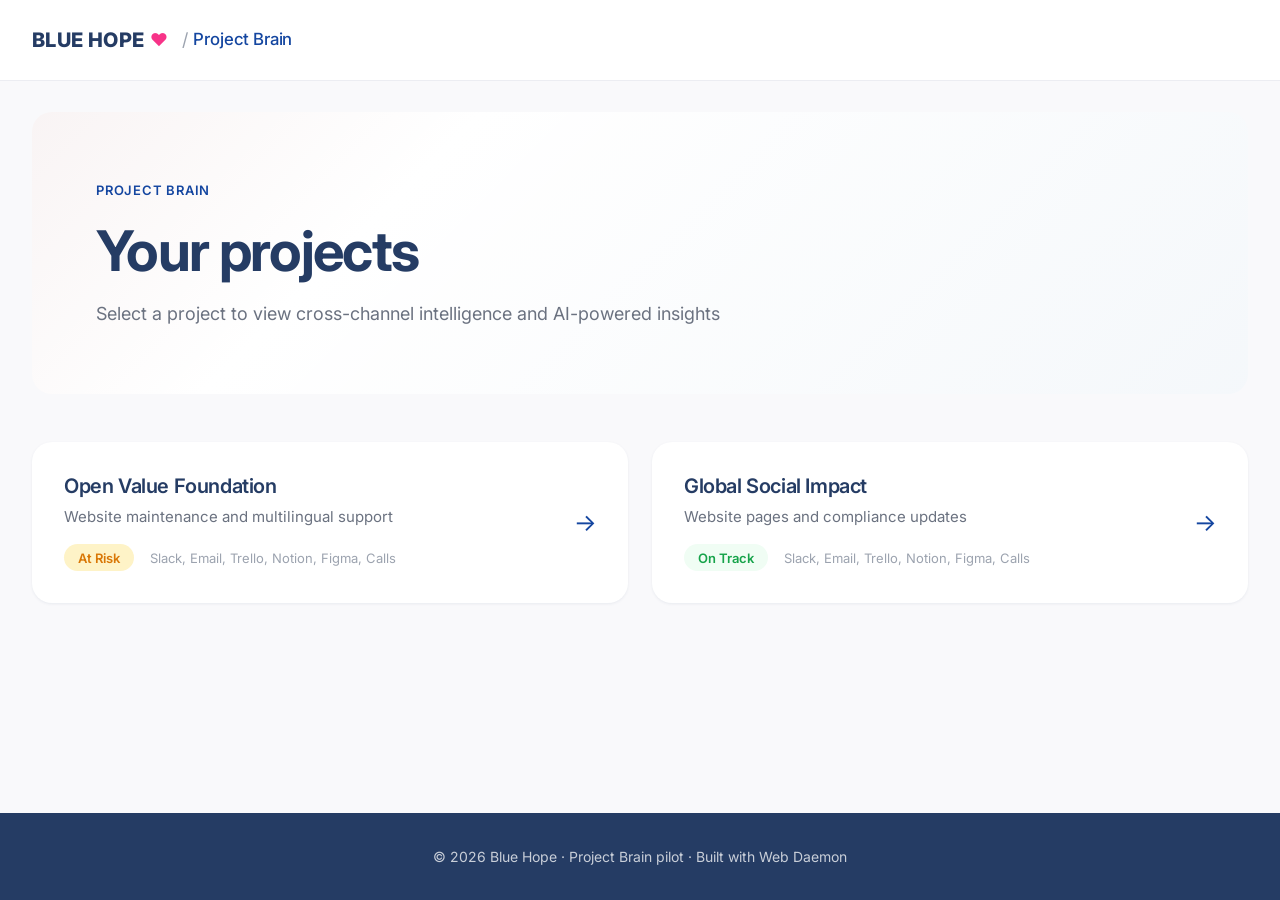
==== docs/index.html @ 632d574e "dev: changes for github pages" ====
<!DOCTYPE html>
<html lang="en">
<head>
    <meta charset="UTF-8">
    <meta name="viewport" content="width=device-width, initial-scale=1.0">
    <title>Project Brain — Blue Hope</title>
    <link rel="preconnect" href="https://fonts.googleapis.com">
    <link rel="preconnect" href="https://fonts.gstatic.com" crossorigin>
    <link href="https://fonts.googleapis.com/css2?family=Inter:wght@400;500;600;700&display=swap" rel="stylesheet">
    <link rel="stylesheet" href="styles.css">
</head>
<body>
    <div id="app">
        <header class="site-header">
            <div class="header-inner">
                <a class="brand" href="#" id="brand-link">
                    <span class="brand-name">BLUE HOPE</span>
                    <span class="brand-heart">♥</span>
                    <span class="brand-divider">/</span>
                    <span class="brand-product">Project Brain</span>
                </a>
                <div class="project-context" id="project-context" hidden>
                    <button class="back-btn" id="back-to-projects">← Projects</button>
                    <span class="current-project" id="current-project-name"></span>
                </div>
                <nav class="nav" id="main-nav" aria-label="Main views" hidden>
                    <button class="nav-btn active" data-view="pm">PM Dashboard</button>
                    <button class="nav-btn" data-view="client">Client Portal</button>
                    <button class="nav-btn" data-view="squad">Squad View</button>
                </nav>
            </div>
        </header>

        <main class="main-content">
            <div id="projects-view" class="view active">
                <section class="hero">
                    <p class="eyebrow">Project Brain</p>
                    <h1>Your projects</h1>
                    <p class="hero-lead">Select a project to view cross-channel intelligence and AI-powered insights</p>
                </section>

                <div class="projects-grid">
                    <button class="project-card" data-project="open-value">
                        <div class="project-card-content">
                            <h3>Open Value Foundation</h3>
                            <p class="project-description">Website maintenance and multilingual support</p>
                            <div class="project-meta">
                                <span class="project-status warning">At Risk</span>
                                <span class="project-channels">Slack, Email, Trello, Notion, Figma, Calls</span>
                            </div>
                        </div>
                        <span class="project-arrow">→</span>
                    </button>

                    <button class="project-card" data-project="gsi">
                        <div class="project-card-content">
                            <h3>Global Social Impact</h3>
                            <p class="project-description">Website pages and compliance updates</p>
                            <div class="project-meta">
                                <span class="project-status healthy">On Track</span>
                                <span class="project-channels">Slack, Email, Trello, Notion, Figma, Calls</span>
                            </div>
                        </div>
                        <span class="project-arrow">→</span>
                    </button>
                </div>
            </div>

            <div id="pm-view" class="view">
                <section class="hero">
                    <p class="eyebrow">Pilot demo</p>
                    <h1>Cross-channel intelligence</h1>
                    <p class="hero-lead">Every signal from Slack, email, calls, Notion, Trello and Figma—synthesised into one live picture with AI interpretation</p>
                </section>

                <div class="dashboard-grid">
                    <div class="card card-accent">
                        <span class="card-label">Overview</span>
                        <h3>Project health</h3>
                        <div id="pm-overview">Loading...</div>
                    </div>

                    <div class="card card-alert">
                        <span class="card-label">Priority</span>
                        <h3>Critical signals</h3>
                        <div id="critical-signals">Loading...</div>
                    </div>

                    <div class="card">
                        <span class="card-label">Channels</span>
                        <h3>Activity</h3>
                        <div id="channel-breakdown">Loading...</div>
                    </div>

                    <div class="card">
                        <span class="card-label">AI insights</span>
                        <h3>Recommendations</h3>
                        <div id="recommendations">Loading...</div>
                    </div>
                </div>

                <div class="card signal-feed">
                    <div class="feed-header">
                        <div>
                            <span class="card-label">Live feed</span>
                            <h3>All signals</h3>
                        </div>
                        <div class="feed-filters">
                            <button class="filter-btn active" data-filter="all">All</button>
                            <button class="filter-btn" data-filter="slack">Slack</button>
                            <button class="filter-btn" data-filter="email">Email</button>
                            <button class="filter-btn" data-filter="voice">Calls</button>
                            <button class="filter-btn" data-filter="notion">Notion</button>
                            <button class="filter-btn" data-filter="trello">Trello</button>
                            <button class="filter-btn" data-filter="figma">Figma</button>
                        </div>
                    </div>
                    <div id="signal-feed" class="feed-content">Loading...</div>
                </div>
            </div>

            <div id="client-view" class="view">
                <section class="hero">
                    <p class="eyebrow">Client view</p>
                    <h1>Clear picture, smart decisions</h1>
                    <p class="hero-lead">See progress, budget and timeline—without internal noise. Understand the impact of any decision before confirming it</p>
                </section>

                <div class="client-grid">
                    <div class="card">
                        <span class="card-label">Delivery</span>
                        <h3>Progress</h3>
                        <div id="client-progress">Loading...</div>
                    </div>

                    <div class="card">
                        <span class="card-label">Finance</span>
                        <h3>Budget</h3>
                        <div id="client-budget">Loading...</div>
                    </div>

                    <div class="card">
                        <span class="card-label">Schedule</span>
                        <h3>Timeline</h3>
                        <div id="client-timeline">Loading...</div>
                    </div>

                    <div class="card">
                        <span class="card-label">Recent</span>
                        <h3>Decisions</h3>
                        <div id="client-decisions">Loading...</div>
                    </div>

                    <div class="card card-alert">
                        <span class="card-label">Action needed</span>
                        <h3>Pending</h3>
                        <div id="pending-decisions">Loading...</div>
                    </div>

                    <div class="card">
                        <span class="card-label">Risk</span>
                        <h3>Mitigation</h3>
                        <div id="client-risks">Loading...</div>
                    </div>
                </div>

                <div class="card scenario-demo">
                    <div class="scenario-intro">
                        <div>
                            <span class="card-label">Demo</span>
                            <h3>Decision impact preview</h3>
                            <p class="demo-description">See how a scope change ripples through budget, timeline and capacity—before confirming</p>
                        </div>
                        <button id="run-scenario" class="btn-primary">Run scenario</button>
                    </div>
                    <div id="scenario-results" class="scenario-content" hidden>Loading...</div>
                </div>
            </div>

            <div id="squad-view" class="view">
                <section class="hero">
                    <p class="eyebrow">Squad view</p>
                    <h1>Sprint health & context</h1>
                    <p class="hero-lead">Blockers, velocity and important updates from channels the team isn't part of</p>
                </section>

                <div class="squad-grid">
                    <div class="card card-accent">
                        <span class="card-label">Sprint</span>
                        <h3>Current sprint</h3>
                        <div id="squad-sprint">Loading...</div>
                    </div>

                    <div class="card card-alert">
                        <span class="card-label">Blockers</span>
                        <h3>Impediments</h3>
                        <div id="squad-blockers">Loading...</div>
                    </div>

                    <div class="card">
                        <span class="card-label">Context</span>
                        <h3>Other channels</h3>
                        <p class="card-subtitle">Important updates from calls and email</p>
                        <div id="squad-context">Loading...</div>
                    </div>

                    <div class="card">
                        <span class="card-label">Backlog</span>
                        <h3>Upcoming</h3>
                        <div id="squad-upcoming">Loading...</div>
                    </div>
                </div>
            </div>
        </main>

        <footer class="footer">
            <p>© 2026 Blue Hope · Project Brain pilot · Built with Web Daemon</p>
        </footer>
    </div>

    <script type="module" src="app.js"></script>
</body>
</html>
---- docs/styles.css ----
:root {
    /* Blue Hope brand colors */
    --bh-navy: #253c64;
    --bh-blue: #1446a0;
    --bh-orange: #f7794e;
    --bh-yellow: #ffbd11;
    --bh-pink: #f73388;
    --bh-sky: #6bd4f2;
    
    /* Backgrounds - exactly from Blue Hope */
    --bg: #f9f9fb;
    --bg-alt: #f7f7f8;
    --surface: #ffffff;
    
    /* Text */
    --text: #2a2a2a;
    --text-muted: #6b7280;
    --text-light: #9ca3af;
    
    /* Minimal borders */
    --border-subtle: rgba(37, 60, 100, 0.08);
    
    /* Shadows - very subtle */
    --shadow: 0 1px 3px rgba(37, 60, 100, 0.08);
    --shadow-md: 0 4px 12px rgba(37, 60, 100, 0.06);
    --shadow-hover: 0 8px 24px rgba(37, 60, 100, 0.08);
    
    --radius: 20px;
    --radius-sm: 12px;
    --radius-pill: 100px;
    
    --font: 'Inter', -apple-system, system-ui, sans-serif;
    --spacing: clamp(1rem, 3vw, 2rem);
}

* {
    margin: 0;
    padding: 0;
    box-sizing: border-box;
}

body {
    font-family: var(--font);
    background: var(--bg);
    color: var(--text);
    line-height: 1.65;
    font-size: 16px;
    -webkit-font-smoothing: antialiased;
}

#app {
    min-height: 100vh;
    display: flex;
    flex-direction: column;
}

/* Header */
.site-header {
    position: sticky;
    top: 0;
    z-index: 100;
    background: rgba(255, 255, 255, 0.95);
    backdrop-filter: blur(16px);
    box-shadow: 0 1px 0 rgba(37, 60, 100, 0.06);
}

.header-inner {
    max-width: 1320px;
    margin: 0 auto;
    padding: 0 var(--spacing);
    height: 80px;
    display: flex;
    align-items: center;
    justify-content: space-between;
    gap: 2rem;
}

.brand {
    display: flex;
    align-items: center;
    gap: 0.35rem;
    text-decoration: none;
}

.brand-name {
    font-weight: 800;
    font-size: 1.25rem;
    color: var(--bh-navy);
    letter-spacing: 0.02em;
}

.brand-heart {
    color: var(--bh-pink);
    font-size: 1.1rem;
    margin-right: 0.25rem;
}

.brand-divider {
    color: var(--text-light);
    font-size: 1.125rem;
    margin-left: 0.25rem;
}

.brand-product {
    font-weight: 500;
    font-size: 1.05rem;
    color: var(--bh-blue);
    letter-spacing: -0.01em;
}

.project-context {
    display: flex;
    align-items: center;
    gap: 1rem;
}

.project-context[hidden],
#main-nav[hidden] {
    display: none !important;
}

.back-btn {
    padding: 0.5rem 1rem;
    background: var(--bg);
    border: none;
    border-radius: var(--radius-pill);
    color: var(--text-muted);
    font-family: var(--font);
    font-size: 0.875rem;
    font-weight: 500;
    cursor: pointer;
    transition: all 0.2s;
}

.back-btn:hover {
    background: var(--bh-navy);
    color: white;
}

.current-project {
    font-weight: 600;
    color: var(--bh-navy);
    font-size: 0.9375rem;
}

.nav {
    display: flex;
    gap: 0.75rem;
}

.nav-btn {
    padding: 0.75rem 1.5rem;
    background: transparent;
    color: var(--text-muted);
    border: none;
    border-radius: var(--radius-pill);
    cursor: pointer;
    font-family: var(--font);
    font-size: 0.9375rem;
    font-weight: 500;
    transition: all 0.2s cubic-bezier(0.4, 0, 0.2, 1);
}

.nav-btn:hover {
    color: var(--bh-navy);
    background: var(--bg);
}

.nav-btn.active {
    background: var(--bh-navy);
    color: white;
}

/* Main */
.main-content {
    flex: 1;
    padding: var(--spacing);
    padding-bottom: 4rem;
    max-width: 1320px;
    margin: 0 auto;
    width: 100%;
}

.view {
    display: none;
    animation: fadeIn 0.4s cubic-bezier(0.4, 0, 0.2, 1);
}

.view.active {
    display: block;
}

@keyframes fadeIn {
    from { opacity: 0; transform: translateY(16px); }
    to { opacity: 1; transform: translateY(0); }
}

/* Hero */
.hero {
    margin-bottom: 3rem;
    padding: clamp(2rem, 5vw, 4rem);
    background: linear-gradient(135deg, 
        rgba(247, 121, 78, 0.04) 0%, 
        rgba(255, 255, 255, 1) 30%, 
        rgba(107, 212, 242, 0.03) 100%
    );
    border-radius: var(--radius);
}

.eyebrow {
    display: inline-flex;
    align-items: center;
    font-size: 0.8125rem;
    font-weight: 600;
    text-transform: uppercase;
    letter-spacing: 0.06em;
    color: var(--bh-blue);
    margin-bottom: 1.25rem;
}

.hero h1 {
    font-size: clamp(2rem, 5vw, 3.5rem);
    font-weight: 700;
    color: var(--bh-navy);
    letter-spacing: -0.03em;
    line-height: 1.1;
    margin-bottom: 1rem;
    max-width: 800px;
}

.hero-lead {
    font-size: clamp(1rem, 2vw, 1.125rem);
    color: var(--text-muted);
    max-width: 680px;
    line-height: 1.7;
}

/* Projects grid */
.projects-grid {
    display: grid;
    grid-template-columns: repeat(auto-fit, minmax(320px, 1fr));
    gap: 1.5rem;
}

.project-card {
    display: flex;
    align-items: center;
    justify-content: space-between;
    padding: 2rem;
    background: var(--surface);
    border: none;
    border-radius: var(--radius);
    box-shadow: var(--shadow);
    cursor: pointer;
    text-align: left;
    font-family: var(--font);
    transition: all 0.3s cubic-bezier(0.4, 0, 0.2, 1);
}

.project-card:hover {
    box-shadow: var(--shadow-hover);
    transform: translateY(-2px);
}

.project-card-content {
    flex: 1;
}

.project-card h3 {
    font-size: 1.25rem;
    font-weight: 600;
    color: var(--bh-navy);
    margin-bottom: 0.5rem;
    letter-spacing: -0.02em;
}

.project-description {
    color: var(--text-muted);
    font-size: 0.9375rem;
    margin-bottom: 1rem;
    line-height: 1.5;
}

.project-meta {
    display: flex;
    align-items: center;
    gap: 1rem;
    flex-wrap: wrap;
}

.project-status {
    padding: 0.35rem 0.875rem;
    border-radius: var(--radius-pill);
    font-size: 0.8125rem;
    font-weight: 600;
}

.project-status.healthy {
    background: #f0fdf4;
    color: #16a34a;
}

.project-status.warning {
    background: #fef3c7;
    color: #d97706;
}

.project-channels {
    color: var(--text-light);
    font-size: 0.8125rem;
}

.project-arrow {
    font-size: 1.5rem;
    color: var(--bh-blue);
    margin-left: 1.5rem;
    transition: transform 0.2s;
}

.project-card:hover .project-arrow {
    transform: translateX(4px);
}

/* Cards - minimal, clean */
.card {
    background: var(--surface);
    border-radius: var(--radius);
    padding: clamp(1.5rem, 3vw, 2rem);
    box-shadow: var(--shadow);
    transition: box-shadow 0.3s cubic-bezier(0.4, 0, 0.2, 1);
}

.card:hover {
    box-shadow: var(--shadow-hover);
}

.card-accent {
    background: linear-gradient(180deg, #ffffff 0%, var(--bg) 100%);
}

.card-label {
    font-size: 0.6875rem;
    font-weight: 700;
    text-transform: uppercase;
    letter-spacing: 0.08em;
    color: var(--bh-blue);
    margin-bottom: 0.5rem;
    opacity: 0.8;
}

.card h3 {
    font-size: 1.25rem;
    font-weight: 600;
    color: var(--bh-navy);
    margin-bottom: 1.5rem;
    letter-spacing: -0.02em;
}

.card-subtitle {
    color: var(--text-muted);
    font-size: 0.875rem;
    margin-top: -1rem;
    margin-bottom: 1.25rem;
}

/* Grids */
.dashboard-grid,
.client-grid,
.squad-grid {
    display: grid;
    grid-template-columns: repeat(auto-fit, minmax(280px, 1fr));
    gap: 1.5rem;
    margin-bottom: 2rem;
}

/* Signal feed */
.signal-feed {
    margin-top: 1rem;
}

.feed-header {
    display: flex;
    justify-content: space-between;
    align-items: flex-start;
    margin-bottom: 2rem;
    flex-wrap: wrap;
    gap: 1.5rem;
}

.feed-filters {
    display: flex;
    gap: 0.5rem;
    flex-wrap: wrap;
}

.filter-btn {
    padding: 0.5rem 1rem;
    background: var(--surface);
    color: var(--text-muted);
    border: none;
    border-radius: var(--radius-pill);
    cursor: pointer;
    font-family: var(--font);
    font-size: 0.875rem;
    font-weight: 500;
    transition: all 0.2s;
    box-shadow: var(--shadow);
}

.filter-btn:hover {
    background: var(--bg);
    color: var(--bh-navy);
}

.filter-btn.active {
    background: var(--bh-blue);
    color: white;
    box-shadow: 0 4px 12px rgba(20, 70, 160, 0.2);
}

.feed-content {
    max-height: 700px;
    overflow-y: auto;
    padding-right: 0.5rem;
}

/* Signal items - clean, no borders */
.signal-item {
    padding: 1.5rem;
    margin-bottom: 1rem;
    background: var(--surface);
    border-radius: var(--radius-sm);
    box-shadow: var(--shadow);
    transition: all 0.2s;
    position: relative;
    overflow: hidden;
}

.signal-item::before {
    content: '';
    position: absolute;
    left: 0;
    top: 0;
    bottom: 0;
    width: 3px;
    background: var(--border-subtle);
    transition: background 0.2s;
}

.signal-item.urgency-critical::before {
    background: #ef4444;
}

.signal-item.urgency-high::before {
    background: var(--bh-orange);
}

.signal-item.urgency-medium::before {
    background: var(--bh-blue);
}

.signal-item.urgency-low::before {
    background: #10b981;
}

.signal-item:hover {
    box-shadow: var(--shadow-md);
    transform: translateY(-1px);
}

.signal-header {
    display: flex;
    justify-content: space-between;
    align-items: center;
    margin-bottom: 0.75rem;
    gap: 1rem;
    flex-wrap: wrap;
}

.signal-meta {
    display: flex;
    gap: 1rem;
    align-items: center;
    flex-wrap: wrap;
}

.channel-badge {
    display: inline-block;
    padding: 0.25rem 0.75rem;
    background: var(--bg);
    border-radius: var(--radius-pill);
    font-size: 0.75rem;
    font-weight: 600;
    text-transform: capitalize;
    color: var(--bh-navy);
}

.signal-time,
.signal-author {
    color: var(--text-light);
    font-size: 0.8125rem;
}

.urgency-badge {
    padding: 0.25rem 0.75rem;
    border-radius: var(--radius-pill);
    font-size: 0.6875rem;
    font-weight: 700;
    text-transform: uppercase;
    letter-spacing: 0.03em;
}

.urgency-badge.critical { background: #fef2f2; color: #dc2626; }
.urgency-badge.high { background: #fff7ed; color: #ea580c; }
.urgency-badge.medium { background: #eff6ff; color: var(--bh-blue); }
.urgency-badge.low { background: #f0fdf4; color: #16a34a; }

.signal-content {
    color: var(--text);
    margin-bottom: 0.75rem;
    font-size: 0.9375rem;
    line-height: 1.6;
}

.signal-interpretation {
    background: var(--bg);
    padding: 1rem 1.25rem;
    border-radius: var(--radius-sm);
    margin-top: 1rem;
    font-size: 0.875rem;
    color: var(--text);
}

.signal-interpretation strong {
    color: var(--bh-blue);
    font-weight: 600;
}

.signal-recommendations {
    margin-top: 1rem;
    font-size: 0.875rem;
}

.signal-recommendations ul {
    list-style: none;
    padding: 0;
}

.signal-recommendations li {
    padding: 0.4rem 0;
    color: var(--text-muted);
    position: relative;
    padding-left: 1.25rem;
}

.signal-recommendations li::before {
    content: "→";
    position: absolute;
    left: 0;
    color: var(--bh-orange);
    font-weight: 700;
}

/* Stats - clean rows */
.stat-row {
    display: flex;
    justify-content: space-between;
    align-items: center;
    padding: 0.875rem 0;
    gap: 1rem;
}

.stat-row:not(:last-child) {
    border-bottom: 1px solid var(--border-subtle);
}

.stat-label {
    color: var(--text-muted);
    font-size: 0.9375rem;
    font-weight: 500;
}

.stat-value {
    font-weight: 600;
    color: var(--bh-navy);
    text-align: right;
}

.stat-value.positive { color: #16a34a; }
.stat-value.negative { color: #dc2626; }
.stat-value.warning { color: #ea580c; }

/* Health badges */
.health-badge {
    display: inline-block;
    padding: 0.35rem 0.875rem;
    border-radius: var(--radius-pill);
    font-size: 0.8125rem;
    font-weight: 600;
}

.health-badge.healthy { background: #f0fdf4; color: #16a34a; }
.health-badge.warning { background: #fef3c7; color: #d97706; }
.health-badge.critical { background: #fef2f2; color: #dc2626; }

/* Progress bars */
.progress-bar {
    height: 12px;
    background: var(--bg);
    border-radius: var(--radius-pill);
    overflow: hidden;
    margin: 1rem 0;
}

.progress-fill {
    height: 100%;
    background: linear-gradient(90deg, var(--bh-blue), var(--bh-sky));
    border-radius: 0;
    transition: width 0.6s cubic-bezier(0.4, 0, 0.2, 1);
}

/* Buttons */
.btn-primary {
    padding: 1rem 2rem;
    background: var(--bh-orange);
    color: white;
    border: none;
    border-radius: var(--radius-pill);
    cursor: pointer;
    font-family: var(--font);
    font-size: 1rem;
    font-weight: 600;
    transition: all 0.2s cubic-bezier(0.4, 0, 0.2, 1);
    box-shadow: 0 4px 16px rgba(247, 121, 78, 0.3);
}

.btn-primary:hover {
    background: #e56a3d;
    transform: translateY(-2px);
    box-shadow: 0 6px 24px rgba(247, 121, 78, 0.4);
}

.btn-primary:active {
    transform: translateY(0);
}

/* Scenario */
.scenario-demo {
    margin-top: 2rem;
}

.scenario-intro {
    display: flex;
    justify-content: space-between;
    align-items: flex-start;
    gap: 2rem;
    flex-wrap: wrap;
}

.demo-description {
    color: var(--text-muted);
    margin-top: 0.5rem;
    max-width: 560px;
}

.scenario-content {
    background: var(--bg);
    padding: 2rem;
    border-radius: var(--radius-sm);
    margin-top: 2rem;
}

.scenario-section {
    margin-bottom: 2.5rem;
}

.scenario-section:last-child {
    margin-bottom: 0;
}

.scenario-section h4 {
    margin-bottom: 1.25rem;
    color: var(--bh-navy);
    font-size: 1.125rem;
    font-weight: 600;
}

.comparison-grid {
    display: grid;
    grid-template-columns: repeat(auto-fit, minmax(240px, 1fr));
    gap: 1.25rem;
}

.comparison-box {
    padding: 1.5rem;
    background: white;
    border-radius: var(--radius-sm);
    box-shadow: var(--shadow);
}

.comparison-box.recommended {
    box-shadow: 0 0 0 2px var(--bh-blue), var(--shadow);
}

.comparison-box h5 {
    margin-bottom: 1rem;
    font-size: 0.75rem;
    text-transform: uppercase;
    letter-spacing: 0.05em;
    color: var(--text-light);
    font-weight: 600;
}

.option-header {
    display: flex;
    justify-content: space-between;
    align-items: center;
    margin-bottom: 1rem;
}

.option-header h5 {
    margin: 0;
    font-size: 1rem;
    text-transform: none;
    letter-spacing: normal;
    color: var(--bh-navy);
}

/* Lists - clean */
.rec-list,
.risks-content,
.decisions-content,
.pending-content {
    list-style: none;
}

.rec-list li,
.risk-item,
.decision-item,
.pending-item,
.blocker-item {
    padding: 1rem 1.25rem;
    background: var(--bg);
    border-radius: var(--radius-sm);
    margin-bottom: 0.75rem;
    font-size: 0.9375rem;
    line-height: 1.6;
}

.rec-list li:last-child,
.risk-item:last-child,
.decision-item:last-child,
.pending-item:last-child,
.blocker-item:last-child {
    margin-bottom: 0;
}

.empty-state {
    color: var(--text-light);
    font-size: 0.9375rem;
    font-style: italic;
}

.item-meta {
    color: var(--text-light);
    font-size: 0.8125rem;
    margin-bottom: 0.5rem;
}

.item-highlight {
    color: var(--bh-blue);
    font-size: 0.875rem;
    margin-top: 0.75rem;
    font-weight: 500;
}

.item-warning {
    color: var(--bh-orange);
    font-size: 0.875rem;
    margin-top: 0.75rem;
    font-weight: 600;
}

.item-danger {
    color: #dc2626;
    font-size: 0.75rem;
    font-weight: 700;
    text-transform: uppercase;
    letter-spacing: 0.04em;
    margin-bottom: 0.5rem;
}

/* Footer */
.footer {
    background: var(--bh-navy);
    padding: 2rem;
    text-align: center;
    color: rgba(255, 255, 255, 0.75);
    font-size: 0.875rem;
}

/* Scrollbar */
::-webkit-scrollbar {
    width: 8px;
}

::-webkit-scrollbar-track {
    background: transparent;
}

::-webkit-scrollbar-thumb {
    background: rgba(37, 60, 100, 0.15);
    border-radius: var(--radius-pill);
}

::-webkit-scrollbar-thumb:hover {
    background: rgba(37, 60, 100, 0.25);
}

/* Responsive */
@media (max-width: 768px) {
    .header-inner {
        flex-direction: column;
        height: auto;
        padding-top: 1rem;
        padding-bottom: 1rem;
        gap: 1rem;
    }

    .hero {
        padding: 2rem 1.5rem;
    }

    .dashboard-grid,
    .client-grid,
    .squad-grid,
    .comparison-grid {
        grid-template-columns: 1fr;
    }

    .feed-header {
        flex-direction: column;
        gap: 1rem;
    }

    .scenario-intro {
        flex-direction: column;
    }

    .btn-primary {
        width: 100%;
    }
}

/* Animations */
@media (prefers-reduced-motion: no-preference) {
    * {
        scroll-behavior: smooth;
    }
}
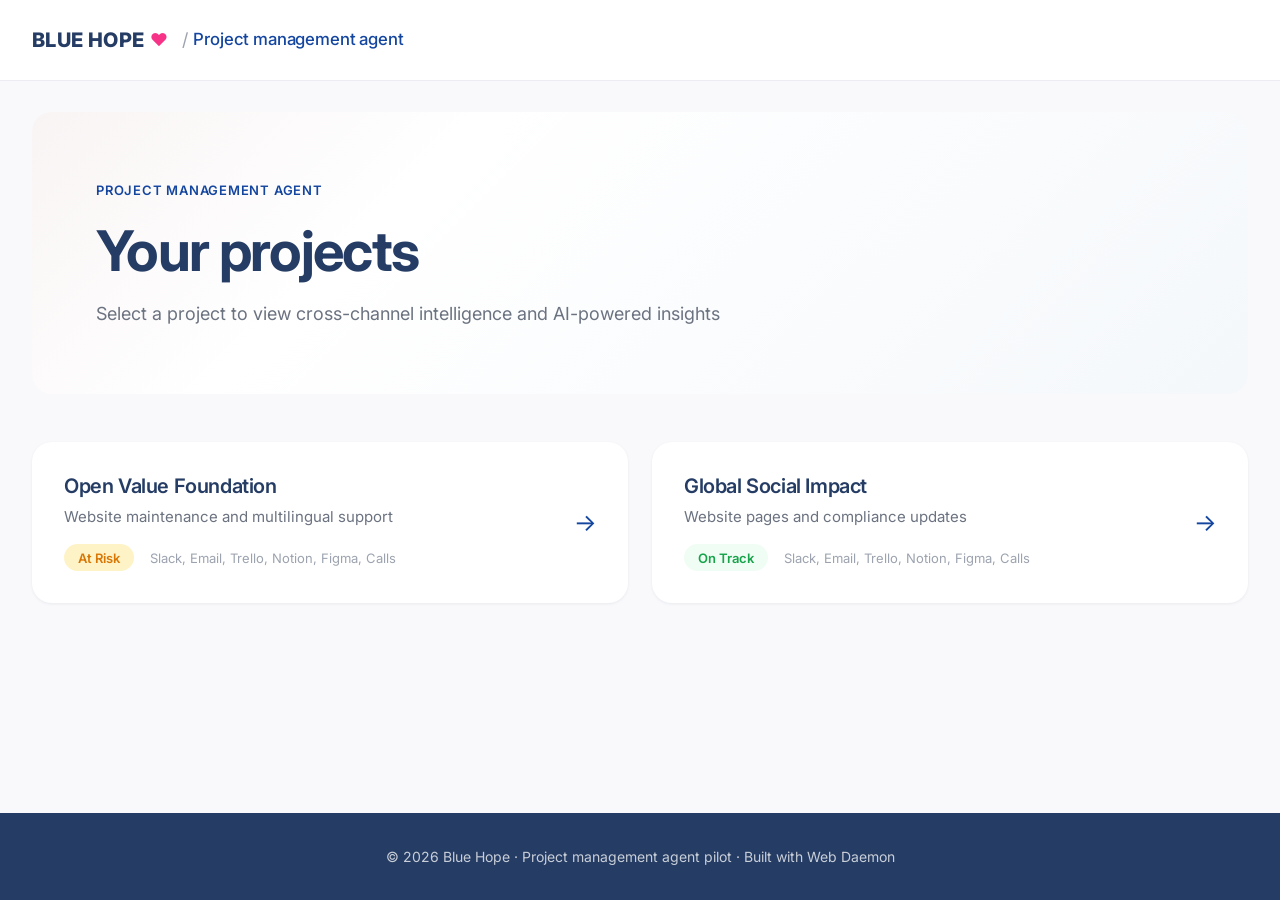
==== commit f61a44d2: "dev: changed name of the project" ====
--- a/docs/index.html
+++ b/docs/index.html
@@ -3,7 +3,7 @@
 <head>
     <meta charset="UTF-8">
     <meta name="viewport" content="width=device-width, initial-scale=1.0">
-    <title>Project Brain — Blue Hope</title>
+    <title>Project management agent — Blue Hope</title>
     <link rel="preconnect" href="https://fonts.googleapis.com">
     <link rel="preconnect" href="https://fonts.gstatic.com" crossorigin>
     <link href="https://fonts.googleapis.com/css2?family=Inter:wght@400;500;600;700&display=swap" rel="stylesheet">
@@ -17,7 +17,7 @@
                     <span class="brand-name">BLUE HOPE</span>
                     <span class="brand-heart">♥</span>
                     <span class="brand-divider">/</span>
-                    <span class="brand-product">Project Brain</span>
+                    <span class="brand-product">Project management agent</span>
                 </a>
                 <div class="project-context" id="project-context" hidden>
                     <button class="back-btn" id="back-to-projects">← Projects</button>
@@ -34,7 +34,7 @@
         <main class="main-content">
             <div id="projects-view" class="view active">
                 <section class="hero">
-                    <p class="eyebrow">Project Brain</p>
+                    <p class="eyebrow">Project management agent</p>
                     <h1>Your projects</h1>
                     <p class="hero-lead">Select a project to view cross-channel intelligence and AI-powered insights</p>
                 </section>
@@ -214,7 +214,7 @@
         </main>
 
         <footer class="footer">
-            <p>© 2026 Blue Hope · Project Brain pilot · Built with Web Daemon</p>
+            <p>© 2026 Blue Hope · Project management agent pilot · Built with Web Daemon</p>
         </footer>
     </div>
 
